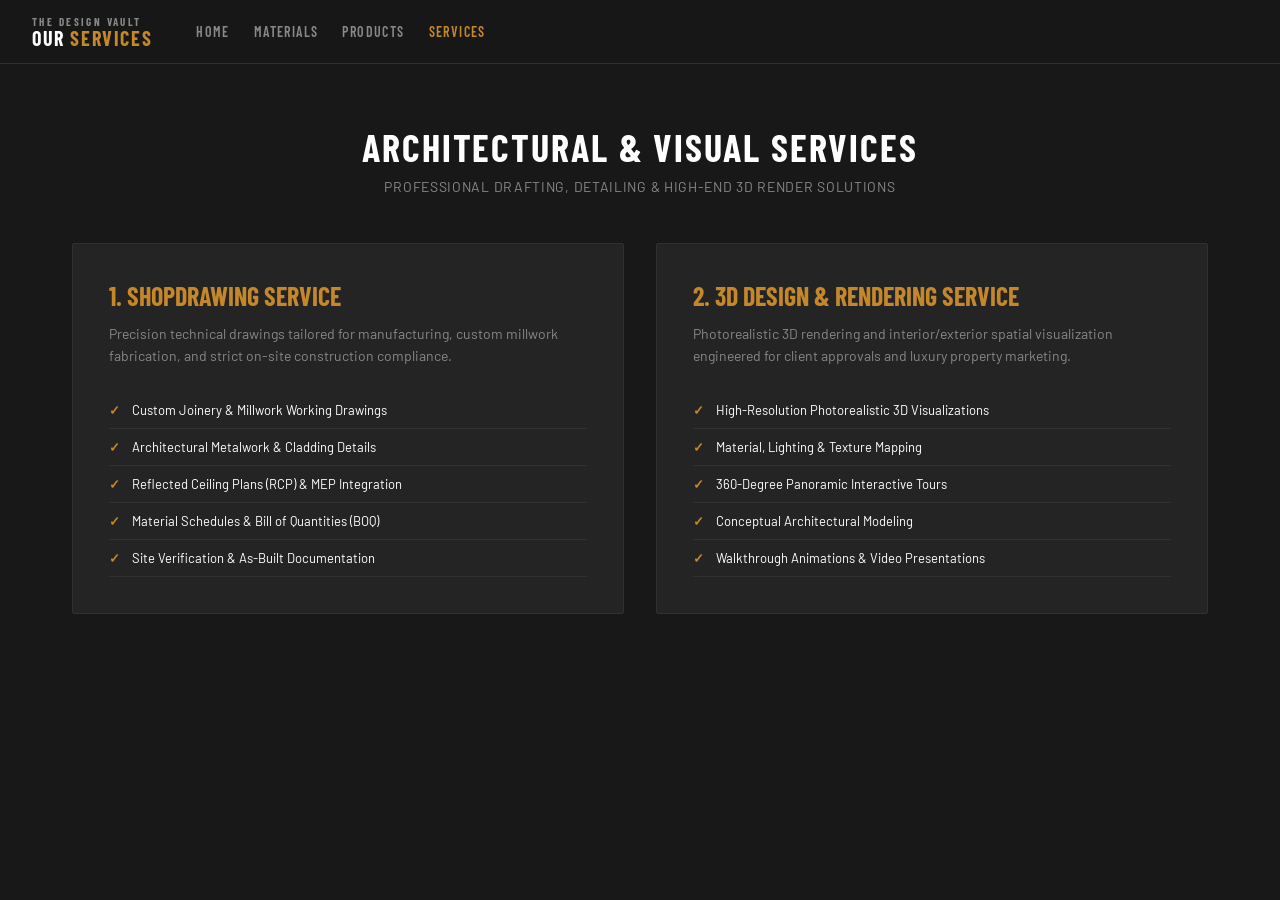
==== service.html @ 8b5f9d5d "Add files via upload" ====
<!DOCTYPE html>
<html lang="en">
<head>
<meta charset="UTF-8">
<meta name="viewport" content="width=device-width, initial-scale=1.0">
<title>The Design Vault — Design & Technical Services</title>
<link rel="preconnect" href="https://fonts.googleapis.com">
<link rel="preconnect" href="https://fonts.gstatic.com" crossorigin>
<link href="https://fonts.googleapis.com/css2?family=Barlow+Condensed:wght@400;600;700&family=Barlow:wght@300;400;500;600&display=swap" rel="stylesheet">
<link rel="stylesheet" href="css/style.css">
</head>
<body>

<header>
  <div class="logo">
    <div class="logo-top">The Design Vault</div>
    <a href="index.html" class="logo-main">OUR <em>SERVICES</em></a>
  </div>
  <nav class="nav-menu">
    <a href="index.html" class="nav-link">Home</a>
    <a href="material.html" class="nav-link">Materials</a>
    <a href="product.html" class="nav-link">Products</a>
    <a href="service.html" class="nav-link active">Services</a>
  </nav>
</header>

<main class="hero-container">
  <div style="text-align:center; margin-bottom: 48px;">
    <h1 class="hero-title" style="margin-bottom: 8px;">Architectural & Visual Services</h1>
    <p style="color: var(--muted); font-size: 14px; letter-spacing: 0.05em; text-transform: uppercase;">Professional Drafting, Detailing & High-End 3D Render Solutions</p>
  </div>

  <div class="services-grid">
    <!-- SHOPDRAWING SERVICE -->
    <div class="service-card">
      <h2>1. Shopdrawing Service</h2>
      <p>Precision technical drawings tailored for manufacturing, custom millwork fabrication, and strict on-site construction compliance.</p>
      <ul class="feature-list">
        <li>Custom Joinery & Millwork Working Drawings</li>
        <li>Architectural Metalwork & Cladding Details</li>
        <li>Reflected Ceiling Plans (RCP) & MEP Integration</li>
        <li>Material Schedules & Bill of Quantities (BOQ)</li>
        <li>Site Verification & As-Built Documentation</li>
      </ul>
    </div>

    <!-- 3D DESIGN SERVICE -->
    <div class="service-card">
      <h2>2. 3D Design & Rendering Service</h2>
      <p>Photorealistic 3D rendering and interior/exterior spatial visualization engineered for client approvals and luxury property marketing.</p>
      <ul class="feature-list">
        <li>High-Resolution Photorealistic 3D Visualizations</li>
        <li>Material, Lighting & Texture Mapping</li>
        <li>360-Degree Panoramic Interactive Tours</li>
        <li>Conceptual Architectural Modeling</li>
        <li>Walkthrough Animations & Video Presentations</li>
      </ul>
    </div>
  </div>
</main>

</body>
</html>
---- css/style.css ----
/* ==========================================
   THE DESIGN VAULT — GLOBAL STYLESHEET
   ========================================== */

*, *::before, *::after {
  box-sizing: border-box;
  margin: 0;
  padding: 0;
}

:root {
  --black: #181818;
  --surface: #202020;
  --card: #242424;
  --border: #303030;
  --gold: #C4872A;
  --gold-lt: #D9A050;
  --text: #FFFFFF;
  --muted: #888888;
  --pill: #282828;
}

html {
  scroll-behavior: smooth;
}

body {
  background: var(--black);
  color: var(--text);
  font-family: 'Barlow', sans-serif;
  font-weight: 400;
  min-height: 100vh;
  -webkit-font-smoothing: antialiased;
  overflow-x: hidden;
}

/* ── HEADER & NAVIGATION ── */
header {
  position: sticky;
  top: 0;
  z-index: 100;
  background: rgba(24,24,24,.97);
  backdrop-filter: blur(16px);
  border-bottom: 1px solid var(--border);
  display: flex;
  align-items: center;
  gap: 24px;
  padding: 0 32px;
  height: 64px;
}

.logo {
  display: flex;
  flex-direction: column;
  flex-shrink: 0;
  white-space: nowrap;
  line-height: 1;
  gap: 1px;
}

.logo-top {
  font-family: 'Barlow Condensed', sans-serif;
  font-weight: 700;
  font-size: 11px;
  letter-spacing: .22em;
  text-transform: uppercase;
  color: var(--muted);
}

.logo-main {
  font-family: 'Barlow Condensed', sans-serif;
  font-weight: 700;
  font-size: 20px;
  letter-spacing: .08em;
  text-transform: uppercase;
  color: var(--text);
  text-decoration: none;
}

.logo-main em {
  color: var(--gold);
  font-style: normal;
}

.nav-menu {
  display: flex;
  gap: 24px;
  margin-left: 20px;
}

.nav-link {
  color: var(--muted);
  text-decoration: none;
  font-family: 'Barlow Condensed', sans-serif;
  font-weight: 600;
  font-size: 14px;
  letter-spacing: 0.1em;
  text-transform: uppercase;
  transition: color 0.15s;
}

.nav-link:hover,
.nav-link.active {
  color: var(--gold);
}

/* ── SEARCH BAR ── */
.sb {
  flex: 1;
  max-width: 320px;
  position: relative;
  margin-left: auto;
}

.sb input {
  width: 100%;
  background: var(--surface);
  border: 1px solid var(--border);
  color: var(--text);
  font-family: 'Barlow', sans-serif;
  font-weight: 400;
  font-size: 13px;
  letter-spacing: .02em;
  padding: 8px 36px 8px 14px;
  border-radius: 2px;
  outline: none;
  transition: border-color .2s;
}

.sb input::placeholder {
  color: var(--muted);
}

.sb input:focus {
  border-color: var(--gold);
}

.sb svg {
  position: absolute;
  right: 12px;
  top: 50%;
  transform: translateY(-50%);
  color: var(--muted);
}

#count {
  font-family: 'Barlow', sans-serif;
  font-size: 11px;
  letter-spacing: .08em;
  text-transform: uppercase;
  color: var(--muted);
  white-space: nowrap;
}

/* ── CATEGORY STRIP ── */
.sw {
  position: sticky;
  top: 64px;
  z-index: 99;
  background: rgba(24,24,24,.95);
  backdrop-filter: blur(10px);
  border-bottom: 1px solid var(--border);
  padding: 0 32px;
}

.strip {
  display: flex;
  gap: 6px;
  overflow-x: auto;
  padding: 11px 0;
  scrollbar-width: none;
}

.strip::-webkit-scrollbar {
  display: none;
}

.pill {
  flex-shrink: 0;
  background: transparent;
  border: 1px solid var(--border);
  color: var(--muted);
  font-family: 'Barlow', sans-serif;
  font-weight: 500;
  font-size: 11px;
  letter-spacing: .08em;
  text-transform: uppercase;
  padding: 5px 16px;
  border-radius: 2px;
  cursor: pointer;
  transition: all .15s;
  white-space: nowrap;
  display: flex;
  align-items: center;
  gap: 6px;
  user-select: none;
}

.pill span {
  font-size: 10px;
  font-weight: 400;
  opacity: .55;
}

.pill:hover {
  border-color: var(--gold);
  color: var(--text);
}

.pill.on {
  background: var(--gold);
  border-color: var(--gold);
  color: #000;
  font-weight: 600;
}

.pill.on span {
  opacity: .7;
}

/* ── GRID & CARDS ── */
main {
  padding: 32px 32px 80px;
}

.grid {
  display: grid;
  grid-template-columns: repeat(auto-fill, minmax(220px, 1fr));
  gap: 2px;
}

.card {
  display: flex;
  flex-direction: column;
  overflow: hidden;
  background: var(--card);
  transition: opacity .2s;
  aspect-ratio: 3/4;
  cursor: pointer;
  position: relative;
}

.card:hover {
  opacity: .88;
}

.card:hover .thumb img {
  transform: scale(1.04);
}

.card:hover .ob {
  opacity: 1;
  transform: translateY(0);
}

.card.hide {
  display: none;
}

.thumb {
  flex: 1;
  position: relative;
  overflow: hidden;
  background: var(--surface);
}

.thumb img {
  position: absolute;
  inset: 0;
  width: 100%;
  height: 100%;
  object-fit: cover;
  display: block;
  transition: transform .5s ease;
}

.ph {
  position: absolute;
  inset: 0;
  display: flex;
  flex-direction: column;
  align-items: center;
  justify-content: center;
  gap: 12px;
  background: var(--surface);
}

.ph svg {
  opacity: .08;
}

.ph span {
  font-family: 'Barlow', sans-serif;
  font-size: 9px;
  letter-spacing: .15em;
  text-transform: uppercase;
  color: var(--muted);
  opacity: .4;
}

.grad {
  position: absolute;
  inset: 0;
  background: linear-gradient(to bottom, transparent 40%, rgba(0,0,0,.85) 100%);
  pointer-events: none;
}

.ob {
  position: absolute;
  bottom: 52px;
  left: 50%;
  transform: translateX(-50%) translateY(6px);
  z-index: 2;
  background: var(--gold);
  color: #000;
  font-family: 'Barlow', sans-serif;
  font-weight: 600;
  font-size: 10px;
  letter-spacing: .1em;
  text-transform: uppercase;
  padding: 7px 20px;
  border-radius: 1px;
  opacity: 0;
  white-space: nowrap;
  transition: opacity .2s, transform .2s;
}

.meta {
  padding: 12px 14px 14px;
  flex-shrink: 0;
  background: var(--card);
  border-top: 1px solid var(--border);
}

.ct {
  font-family: 'Barlow', sans-serif;
  font-size: 9px;
  letter-spacing: .14em;
  text-transform: uppercase;
  color: var(--gold);
  font-weight: 500;
  margin-bottom: 5px;
}

.ttl {
  font-family: 'Barlow Condensed', sans-serif;
  font-weight: 600;
  font-size: 16px;
  letter-spacing: .02em;
  text-transform: uppercase;
  line-height: 1.2;
  color: var(--text);
}

/* ── MODAL ── */
.mbg {
  display: none;
  position: fixed;
  inset: 0;
  z-index: 1000;
  background: rgba(0,0,0,.92);
  backdrop-filter: blur(8px);
  align-items: center;
  justify-content: center;
  padding: 20px;
}

.mbg.open {
  display: flex;
}

.modal {
  position: relative;
  width: 100%;
  max-width: 980px;
  height: 90vh;
  background: #1e1e1e;
  border: 1px solid var(--border);
  border-radius: 0;
  overflow: hidden;
  display: flex;
  flex-direction: column;
}

.mbar {
  display: flex;
  align-items: center;
  justify-content: space-between;
  padding: 14px 20px;
  border-bottom: 1px solid var(--border);
  flex-shrink: 0;
  background: #181818;
}

.minfo .mt {
  font-family: 'Barlow Condensed', sans-serif;
  font-weight: 700;
  font-size: 18px;
  letter-spacing: .05em;
  text-transform: uppercase;
  color: var(--text);
}

.minfo .mc {
  font-size: 9px;
  letter-spacing: .14em;
  text-transform: uppercase;
  color: var(--gold);
  font-weight: 500;
  margin-top: 3px;
}

.mcl {
  width: 32px;
  height: 32px;
  border-radius: 2px;
  border: 1px solid var(--border);
  background: none;
  color: var(--muted);
  cursor: pointer;
  font-size: 16px;
  display: flex;
  align-items: center;
  justify-content: center;
  flex-shrink: 0;
  transition: border-color .15s, color .15s;
}

.mcl:hover {
  border-color: var(--gold);
  color: var(--gold);
}

.mfr {
  flex: 1;
  position: relative;
  background: #1a1a1a;
}

.mfr iframe {
  position: absolute;
  inset: 0;
  width: 100%;
  height: 100%;
  border: none;
}

.ml {
  position: absolute;
  inset: 0;
  display: flex;
  align-items: center;
  justify-content: center;
  flex-direction: column;
  gap: 12px;
  color: var(--muted);
}

.ml.gone {
  display: none;
}

.spin {
  width: 28px;
  height: 28px;
  border: 2px solid var(--border);
  border-top-color: var(--gold);
  border-radius: 50%;
  animation: rot .75s linear infinite;
}

@keyframes rot {
  to { transform: rotate(360deg); }
}

.empty {
  display: none;
  grid-column: 1/-1;
  text-align: center;
  padding: 80px 0;
  color: var(--muted);
}

.empty.show {
  display: block;
}

.empty p {
  font-family: 'Barlow Condensed', sans-serif;
  font-weight: 600;
  font-size: 24px;
  letter-spacing: .06em;
  text-transform: uppercase;
}

.empty small {
  font-size: 12px;
  margin-top: 8px;
  display: block;
  letter-spacing: .06em;
}

/* ── LANDING & SERVICE PAGE SPECIFICS ── */
.hero-container {
  padding: 60px 32px;
  max-width: 1200px;
  margin: 0 auto;
}

.hero-title {
  font-family: 'Barlow Condensed', sans-serif;
  font-size: 38px;
  font-weight: 700;
  letter-spacing: .05em;
  text-transform: uppercase;
  margin-bottom: 32px;
  text-align: center;
}

.portal-grid {
  display: grid;
  grid-template-columns: repeat(auto-fit, minmax(300px, 1fr));
  gap: 28px;
}

.portal-card {
  background: var(--card);
  border: 1px solid var(--border);
  border-radius: 2px;
  overflow: hidden;
  text-decoration: none;
  color: var(--text);
  transition: transform .3s, border-color .3s;
  display: flex;
  flex-direction: column;
  height: 380px;
}

.portal-card:hover {
  transform: translateY(-4px);
  border-color: var(--gold);
}

.portal-img {
  flex: 1;
  background: var(--surface);
  position: relative;
  overflow: hidden;
}

.portal-img img {
  width: 100%;
  height: 100%;
  object-fit: cover;
  transition: transform .5s;
}

.portal-card:hover .portal-img img {
  transform: scale(1.05);
}

.portal-info {
  padding: 20px;
  border-top: 1px solid var(--border);
}

.portal-title {
  font-family: 'Barlow Condensed', sans-serif;
  font-size: 22px;
  font-weight: 700;
  letter-spacing: .05em;
  text-transform: uppercase;
  color: var(--gold);
}

.portal-desc {
  font-size: 13px;
  color: var(--muted);
  margin-top: 6px;
  line-height: 1.4;
}

.services-grid {
  display: grid;
  grid-template-columns: repeat(auto-fit, minmax(400px, 1fr));
  gap: 32px;
}

.service-card {
  background: var(--card);
  border: 1px solid var(--border);
  padding: 36px;
  border-radius: 2px;
}

.service-card h2 {
  font-family: 'Barlow Condensed', sans-serif;
  font-size: 26px;
  color: var(--gold);
  text-transform: uppercase;
  margin-bottom: 12px;
}

.service-card p {
  color: var(--muted);
  font-size: 14px;
  line-height: 1.6;
  margin-bottom: 24px;
}

.feature-list {
  list-style: none;
}

.feature-list li {
  padding: 10px 0;
  border-bottom: 1px solid var(--border);
  font-size: 13px;
  display: flex;
  align-items: center;
  gap: 12px;
  color: var(--text);
}

.feature-list li::before {
  content: "✓";
  color: var(--gold);
  font-weight: bold;
}

@media(max-width:640px) {
  header { padding: 0 16px; gap: 12px; }
  .nav-menu { gap: 12px; margin-left: 8px; }
  .nav-link { font-size: 12px; }
  .sb { max-width: none; flex: 1; }
  main { padding: 20px 0 60px; }
  .sw { padding: 0 16px; }
  .grid { grid-template-columns: repeat(auto-fill, minmax(160px, 1fr)); gap: 2px; }
  .modal { height: 95vh; }
  .mbg { padding: 8px; }
  .services-grid { grid-template-columns: 1fr; }
}
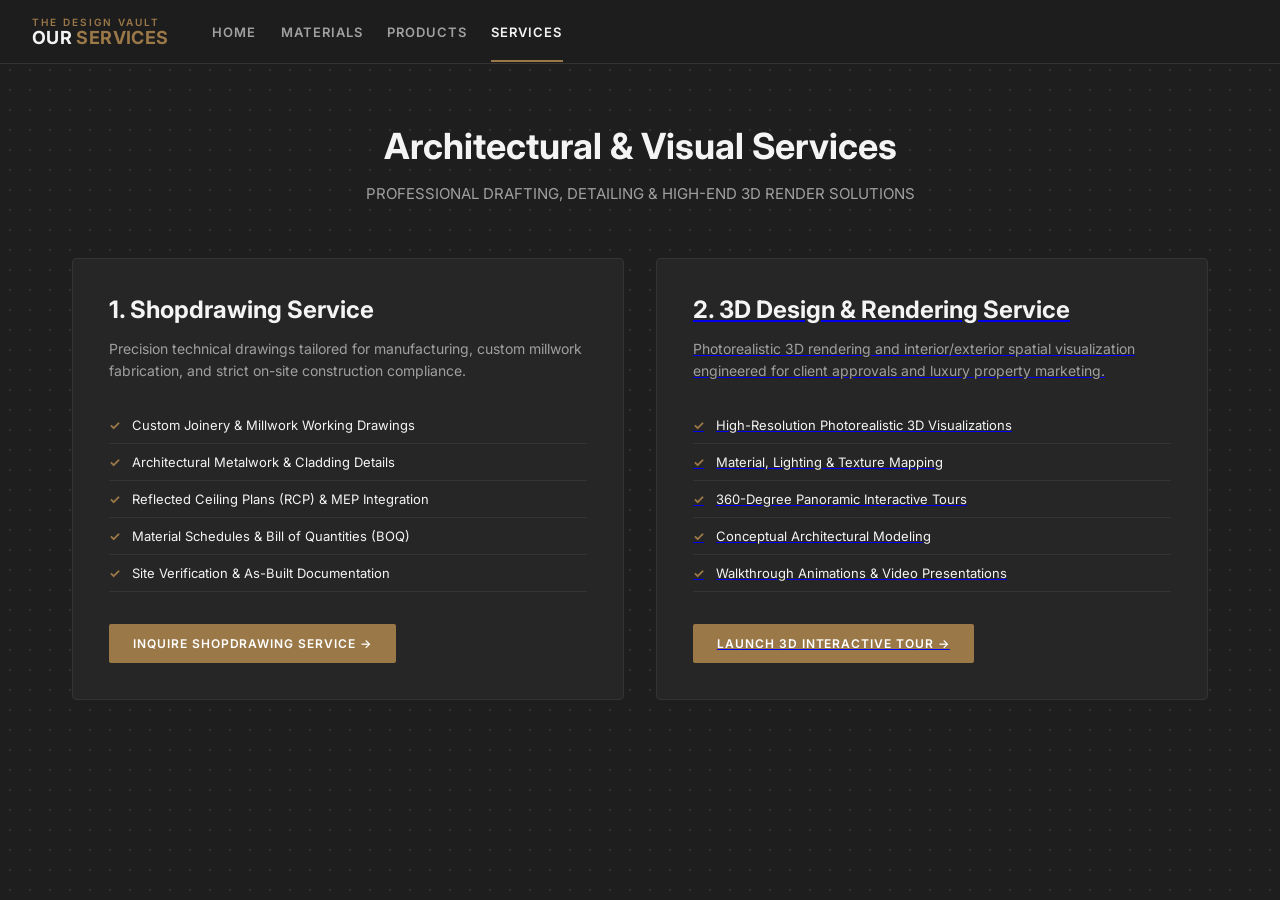
==== commit 874b16ae: "Add files via upload" ====
--- a/service.html
+++ b/service.html
@@ -3,18 +3,17 @@
 <head>
 <meta charset="UTF-8">
 <meta name="viewport" content="width=device-width, initial-scale=1.0">
-<title>The Design Vault — Design & Technical Services</title>
+<title>The Design Vault — Our Services</title>
 <link rel="preconnect" href="https://fonts.googleapis.com">
 <link rel="preconnect" href="https://fonts.gstatic.com" crossorigin>
-<link href="https://fonts.googleapis.com/css2?family=Barlow+Condensed:wght@400;600;700&family=Barlow:wght@300;400;500;600&display=swap" rel="stylesheet">
+<link href="https://fonts.googleapis.com/css2?family=Inter:wght@300;400;500;600;700&display=swap" rel="stylesheet">
 <link rel="stylesheet" href="css/style.css">
 </head>
 <body>
-
 <header>
   <div class="logo">
     <div class="logo-top">The Design Vault</div>
-    <a href="index.html" class="logo-main">OUR <em>SERVICES</em></a>
+    <div class="logo-main">OUR <em>SERVICES</em></div>
   </div>
   <nav class="nav-menu">
     <a href="index.html" class="nav-link">Home</a>
@@ -24,14 +23,13 @@
   </nav>
 </header>
 
-<main class="hero-container">
-  <div style="text-align:center; margin-bottom: 48px;">
-    <h1 class="hero-title" style="margin-bottom: 8px;">Architectural & Visual Services</h1>
-    <p style="color: var(--muted); font-size: 14px; letter-spacing: 0.05em; text-transform: uppercase;">Professional Drafting, Detailing & High-End 3D Render Solutions</p>
+<main class="service-main">
+  <div class="service-header">
+    <h1>Architectural & Visual Services</h1>
+    <p>PROFESSIONAL DRAFTING, DETAILING & HIGH-END 3D RENDER SOLUTIONS</p>
   </div>
 
   <div class="services-grid">
-    <!-- SHOPDRAWING SERVICE -->
     <div class="service-card">
       <h2>1. Shopdrawing Service</h2>
       <p>Precision technical drawings tailored for manufacturing, custom millwork fabrication, and strict on-site construction compliance.</p>
@@ -42,10 +40,10 @@
         <li>Material Schedules & Bill of Quantities (BOQ)</li>
         <li>Site Verification & As-Built Documentation</li>
       </ul>
+      <a href="mailto:design@example.com?subject=Shopdrawing Service Inquiry" class="service-cta">Inquire Shopdrawing Service &rarr;</a>
     </div>
 
-    <!-- 3D DESIGN SERVICE -->
-    <div class="service-card">
+    <a href="https://simpeldesainer.github.io/3dtourstatic/" target="_blank" rel="noopener noreferrer" class="service-card service-card-link">
       <h2>2. 3D Design & Rendering Service</h2>
       <p>Photorealistic 3D rendering and interior/exterior spatial visualization engineered for client approvals and luxury property marketing.</p>
       <ul class="feature-list">
@@ -55,9 +53,9 @@
         <li>Conceptual Architectural Modeling</li>
         <li>Walkthrough Animations & Video Presentations</li>
       </ul>
-    </div>
+      <span class="service-cta">Launch 3D Interactive Tour &rarr;</span>
+    </a>
   </div>
 </main>
-
 </body>
 </html>
--- a/css/style.css
+++ b/css/style.css
@@ -1,6 +1,4 @@
-/* ==========================================
-   THE DESIGN VAULT — GLOBAL STYLESHEET
-   ========================================== */
+@import url('https://fonts.googleapis.com/css2?family=Inter:wght@300;400;500;600;700&display=swap');
 
 *, *::before, *::after {
   box-sizing: border-box;
@@ -9,15 +7,15 @@
 }
 
 :root {
-  --black: #181818;
-  --surface: #202020;
-  --card: #242424;
-  --border: #303030;
-  --gold: #C4872A;
-  --gold-lt: #D9A050;
-  --text: #FFFFFF;
-  --muted: #888888;
-  --pill: #282828;
+  --black: #1E1E1E;
+  --surface: #222222;
+  --card: #262626;
+  --border: #333333;
+  --gold: #9B7848;        /* Muted bronze-gold from image */
+  --gold-lt: #B89058;     /* Lighter bronze accent */
+  --text: #F4F4F4;        /* Primary white text */
+  --muted: #A0A0A0;       /* Secondary body/subheading text */
+  --font-main: 'Inter', -apple-system, BlinkMacSystemFont, sans-serif;
 }
 
 html {
@@ -25,21 +23,24 @@
 }
 
 body {
-  background: var(--black);
-  color: var(--text);
-  font-family: 'Barlow', sans-serif;
+  background-color: var(--black);
+  /* Dot-grid background pattern matching image */
+  background-image: radial-gradient(#333333 1px, transparent 1px);
+  background-size: 20px 20px;
+  color: var(--text);
+  font-family: var(--font-main);
   font-weight: 400;
   min-height: 100vh;
   -webkit-font-smoothing: antialiased;
   overflow-x: hidden;
 }
 
-/* ── HEADER & NAVIGATION ── */
+/* HEADER & NAVIGATION */
 header {
   position: sticky;
   top: 0;
   z-index: 100;
-  background: rgba(24,24,24,.97);
+  background: rgba(30, 30, 30, 0.95);
   backdrop-filter: blur(16px);
   border-bottom: 1px solid var(--border);
   display: flex;
@@ -55,26 +56,25 @@
   flex-shrink: 0;
   white-space: nowrap;
   line-height: 1;
-  gap: 1px;
+  gap: 2px;
 }
 
 .logo-top {
-  font-family: 'Barlow Condensed', sans-serif;
+  font-family: var(--font-main);
+  font-weight: 600;
+  font-size: 10px;
+  letter-spacing: 0.2em;
+  text-transform: uppercase;
+  color: var(--gold);
+}
+
+.logo-main {
+  font-family: var(--font-main);
   font-weight: 700;
-  font-size: 11px;
-  letter-spacing: .22em;
-  text-transform: uppercase;
-  color: var(--muted);
-}
-
-.logo-main {
-  font-family: 'Barlow Condensed', sans-serif;
-  font-weight: 700;
-  font-size: 20px;
-  letter-spacing: .08em;
-  text-transform: uppercase;
-  color: var(--text);
-  text-decoration: none;
+  font-size: 18px;
+  letter-spacing: 0.02em;
+  text-transform: uppercase;
+  color: var(--text);
 }
 
 .logo-main em {
@@ -91,25 +91,34 @@
 .nav-link {
   color: var(--muted);
   text-decoration: none;
-  font-family: 'Barlow Condensed', sans-serif;
-  font-weight: 600;
-  font-size: 14px;
-  letter-spacing: 0.1em;
-  text-transform: uppercase;
-  transition: color 0.15s;
-}
-
-.nav-link:hover,
-.nav-link.active {
-  color: var(--gold);
-}
-
-/* ── SEARCH BAR ── */
+  font-family: var(--font-main);
+  font-weight: 600;
+  font-size: 13px;
+  letter-spacing: 0.08em;
+  text-transform: uppercase;
+  transition: color 0.2s;
+  position: relative;
+  padding: 4px 0;
+}
+
+.nav-link:hover, .nav-link.active {
+  color: var(--text);
+}
+
+.nav-link.active::after {
+  content: '';
+  position: absolute;
+  bottom: -18px;
+  left: 0;
+  right: 0;
+  height: 2px;
+  background: var(--gold);
+}
+
 .sb {
-  flex: 1;
-  max-width: 320px;
+  margin-left: auto;
+  width: 260px;
   position: relative;
-  margin-left: auto;
 }
 
 .sb input {
@@ -117,14 +126,13 @@
   background: var(--surface);
   border: 1px solid var(--border);
   color: var(--text);
-  font-family: 'Barlow', sans-serif;
+  font-family: var(--font-main);
   font-weight: 400;
   font-size: 13px;
-  letter-spacing: .02em;
   padding: 8px 36px 8px 14px;
   border-radius: 2px;
   outline: none;
-  transition: border-color .2s;
+  transition: border-color 0.2s;
 }
 
 .sb input::placeholder {
@@ -144,20 +152,20 @@
 }
 
 #count {
-  font-family: 'Barlow', sans-serif;
+  font-family: var(--font-main);
   font-size: 11px;
-  letter-spacing: .08em;
+  letter-spacing: 0.08em;
   text-transform: uppercase;
   color: var(--muted);
   white-space: nowrap;
 }
 
-/* ── CATEGORY STRIP ── */
+/* CATEGORY STRIP */
 .sw {
   position: sticky;
   top: 64px;
   z-index: 99;
-  background: rgba(24,24,24,.95);
+  background: rgba(30, 30, 30, 0.95);
   backdrop-filter: blur(10px);
   border-bottom: 1px solid var(--border);
   padding: 0 32px;
@@ -165,9 +173,9 @@
 
 .strip {
   display: flex;
-  gap: 6px;
+  gap: 8px;
   overflow-x: auto;
-  padding: 11px 0;
+  padding: 12px 0;
   scrollbar-width: none;
 }
 
@@ -180,16 +188,15 @@
   background: transparent;
   border: 1px solid var(--border);
   color: var(--muted);
-  font-family: 'Barlow', sans-serif;
+  font-family: var(--font-main);
   font-weight: 500;
   font-size: 11px;
-  letter-spacing: .08em;
-  text-transform: uppercase;
-  padding: 5px 16px;
+  letter-spacing: 0.06em;
+  text-transform: uppercase;
+  padding: 6px 16px;
   border-radius: 2px;
   cursor: pointer;
-  transition: all .15s;
-  white-space: nowrap;
+  transition: all 0.15s;
   display: flex;
   align-items: center;
   gap: 6px;
@@ -198,8 +205,7 @@
 
 .pill span {
   font-size: 10px;
-  font-weight: 400;
-  opacity: .55;
+  opacity: 0.6;
 }
 
 .pill:hover {
@@ -210,15 +216,129 @@
 .pill.on {
   background: var(--gold);
   border-color: var(--gold);
-  color: #000;
-  font-weight: 600;
-}
-
-.pill.on span {
-  opacity: .7;
-}
-
-/* ── GRID & CARDS ── */
+  color: #FFFFFF;
+  font-weight: 600;
+}
+
+/* MAIN PORTAL PAGE */
+.portal-main {
+  padding: 60px 32px 80px;
+  max-width: 1280px;
+  margin: 0 auto;
+}
+
+.hero-section {
+  text-align: center;
+  margin-bottom: 52px;
+}
+
+.hero-title {
+  font-family: var(--font-main);
+  font-size: 36px;
+  font-weight: 700;
+  letter-spacing: -0.01em;
+  color: var(--text);
+  line-height: 1.2;
+}
+
+.hero-title em {
+  color: var(--gold);
+  font-style: normal;
+}
+
+.hero-sub {
+  font-size: 15px;
+  color: var(--muted);
+  max-width: 620px;
+  margin: 16px auto 0;
+  line-height: 1.6;
+  font-weight: 400;
+}
+
+.portal-grid {
+  display: grid;
+  grid-template-columns: repeat(auto-fit, minmax(320px, 1fr));
+  gap: 28px;
+}
+
+.portal-card {
+  background: var(--card);
+  border: 1px solid var(--border);
+  border-radius: 4px;
+  overflow: hidden;
+  text-decoration: none;
+  color: var(--text);
+  transition: transform 0.3s, border-color 0.3s, box-shadow 0.3s;
+  display: flex;
+  flex-direction: column;
+  height: 420px;
+}
+
+.portal-card:hover {
+  transform: translateY(-6px);
+  border-color: var(--gold);
+  box-shadow: 0 12px 30px rgba(0, 0, 0, 0.4);
+}
+
+.portal-img {
+  flex: 1;
+  background: var(--surface);
+  position: relative;
+  overflow: hidden;
+}
+
+.portal-img img {
+  width: 100%;
+  height: 100%;
+  object-fit: cover;
+  transition: transform 0.6s ease;
+}
+
+.portal-card:hover .portal-img img {
+  transform: scale(1.05);
+}
+
+.portal-info {
+  padding: 24px;
+  border-top: 1px solid var(--border);
+  background: var(--card);
+  display: flex;
+  flex-direction: column;
+  gap: 8px;
+}
+
+.portal-tag {
+  font-size: 11px;
+  font-weight: 600;
+  letter-spacing: 0.15em;
+  color: var(--gold);
+  text-transform: uppercase;
+}
+
+.portal-title {
+  font-family: var(--font-main);
+  font-size: 22px;
+  font-weight: 700;
+  color: var(--text);
+}
+
+.portal-desc {
+  font-size: 13px;
+  color: var(--muted);
+  line-height: 1.5;
+  margin-bottom: 8px;
+}
+
+.portal-btn {
+  font-family: var(--font-main);
+  font-size: 12px;
+  font-weight: 600;
+  letter-spacing: 0.08em;
+  text-transform: uppercase;
+  color: var(--gold);
+}
+
+/* CATALOG GRID */
 main {
   padding: 32px 32px 80px;
 }
@@ -226,22 +346,25 @@
 .grid {
   display: grid;
   grid-template-columns: repeat(auto-fill, minmax(220px, 1fr));
-  gap: 2px;
-}
-
+  gap: 4px;
+}
+
+/* CARD */
 .card {
   display: flex;
   flex-direction: column;
   overflow: hidden;
   background: var(--card);
-  transition: opacity .2s;
+  border: 1px solid var(--border);
+  transition: border-color 0.2s, transform 0.2s;
   aspect-ratio: 3/4;
   cursor: pointer;
   position: relative;
 }
 
 .card:hover {
-  opacity: .88;
+  border-color: var(--gold);
+  transform: translateY(-2px);
 }
 
 .card:hover .thumb img {
@@ -250,7 +373,7 @@
 
 .card:hover .ob {
   opacity: 1;
-  transform: translateY(0);
+  transform: translateX(-50%) translateY(0);
 }
 
 .card.hide {
@@ -271,7 +394,7 @@
   height: 100%;
   object-fit: cover;
   display: block;
-  transition: transform .5s ease;
+  transition: transform 0.5s ease;
 }
 
 .ph {
@@ -286,43 +409,42 @@
 }
 
 .ph svg {
-  opacity: .08;
+  opacity: 0.15;
 }
 
 .ph span {
-  font-family: 'Barlow', sans-serif;
-  font-size: 9px;
-  letter-spacing: .15em;
-  text-transform: uppercase;
-  color: var(--muted);
-  opacity: .4;
+  font-family: var(--font-main);
+  font-size: 10px;
+  letter-spacing: 0.1em;
+  text-transform: uppercase;
+  color: var(--muted);
 }
 
 .grad {
   position: absolute;
   inset: 0;
-  background: linear-gradient(to bottom, transparent 40%, rgba(0,0,0,.85) 100%);
+  background: linear-gradient(to bottom, transparent 40%, rgba(0,0,0,0.85) 100%);
   pointer-events: none;
 }
 
 .ob {
   position: absolute;
-  bottom: 52px;
+  bottom: 16px;
   left: 50%;
   transform: translateX(-50%) translateY(6px);
   z-index: 2;
   background: var(--gold);
-  color: #000;
-  font-family: 'Barlow', sans-serif;
-  font-weight: 600;
-  font-size: 10px;
-  letter-spacing: .1em;
-  text-transform: uppercase;
-  padding: 7px 20px;
-  border-radius: 1px;
+  color: #FFFFFF;
+  font-family: var(--font-main);
+  font-weight: 600;
+  font-size: 11px;
+  letter-spacing: 0.08em;
+  text-transform: uppercase;
+  padding: 8px 18px;
+  border-radius: 2px;
   opacity: 0;
   white-space: nowrap;
-  transition: opacity .2s, transform .2s;
+  transition: opacity 0.2s, transform 0.2s;
 }
 
 .meta {
@@ -333,32 +455,138 @@
 }
 
 .ct {
-  font-family: 'Barlow', sans-serif;
-  font-size: 9px;
-  letter-spacing: .14em;
-  text-transform: uppercase;
-  color: var(--gold);
-  font-weight: 500;
-  margin-bottom: 5px;
+  font-family: var(--font-main);
+  font-size: 10px;
+  letter-spacing: 0.12em;
+  text-transform: uppercase;
+  color: var(--gold);
+  font-weight: 600;
+  margin-bottom: 4px;
 }
 
 .ttl {
-  font-family: 'Barlow Condensed', sans-serif;
-  font-weight: 600;
-  font-size: 16px;
-  letter-spacing: .02em;
-  text-transform: uppercase;
-  line-height: 1.2;
-  color: var(--text);
-}
-
-/* ── MODAL ── */
+  font-family: var(--font-main);
+  font-weight: 600;
+  font-size: 15px;
+  line-height: 1.3;
+  color: var(--text);
+}
+
+/* SERVICE PAGE */
+.service-main {
+  padding: 60px 32px 80px;
+  max-width: 1200px;
+  margin: 0 auto;
+}
+
+.service-header {
+  text-align: center;
+  margin-bottom: 52px;
+}
+
+.service-header h1 {
+  font-family: var(--font-main);
+  font-size: 36px;
+  font-weight: 700;
+  color: var(--text);
+}
+
+.service-header p {
+  color: var(--muted);
+  font-size: 15px;
+  max-width: 680px;
+  margin: 14px auto 0;
+  line-height: 1.6;
+}
+
+.services-grid {
+  display: grid;
+  grid-template-columns: repeat(auto-fit, minmax(420px, 1fr));
+  gap: 32px;
+}
+
+.service-card {
+  background: var(--card);
+  border: 1px solid var(--border);
+  padding: 36px;
+  border-radius: 4px;
+  display: flex;
+  flex-direction: column;
+}
+
+.service-badge {
+  font-size: 11px;
+  font-weight: 600;
+  letter-spacing: 0.15em;
+  color: var(--gold);
+  text-transform: uppercase;
+  margin-bottom: 10px;
+}
+
+.service-card h2 {
+  font-family: var(--font-main);
+  font-size: 24px;
+  font-weight: 700;
+  color: var(--text);
+  margin-bottom: 14px;
+}
+
+.service-card p {
+  color: var(--muted);
+  font-size: 14px;
+  line-height: 1.6;
+  margin-bottom: 24px;
+}
+
+.feature-list {
+  list-style: none;
+  margin-bottom: 32px;
+  flex: 1;
+}
+
+.feature-list li {
+  padding: 10px 0;
+  border-bottom: 1px solid var(--border);
+  font-size: 13px;
+  color: var(--text);
+  display: flex;
+  align-items: center;
+  gap: 12px;
+}
+
+.feature-list li::before {
+  content: "✓";
+  color: var(--gold);
+  font-weight: bold;
+}
+
+.service-cta {
+  display: inline-block;
+  padding: 12px 24px;
+  background: var(--gold);
+  color: #FFFFFF;
+  font-family: var(--font-main);
+  font-weight: 600;
+  font-size: 12px;
+  letter-spacing: 0.08em;
+  text-transform: uppercase;
+  text-decoration: none;
+  border-radius: 2px;
+  align-self: flex-start;
+  transition: background 0.2s;
+}
+
+.service-cta:hover {
+  background: var(--gold-lt);
+}
+
+/* MODAL */
 .mbg {
   display: none;
   position: fixed;
   inset: 0;
   z-index: 1000;
-  background: rgba(0,0,0,.92);
+  background: rgba(0, 0, 0, 0.9);
   backdrop-filter: blur(8px);
   align-items: center;
   justify-content: center;
@@ -374,9 +602,9 @@
   width: 100%;
   max-width: 980px;
   height: 90vh;
-  background: #1e1e1e;
+  background: var(--surface);
   border: 1px solid var(--border);
-  border-radius: 0;
+  border-radius: 4px;
   overflow: hidden;
   display: flex;
   flex-direction: column;
@@ -389,24 +617,22 @@
   padding: 14px 20px;
   border-bottom: 1px solid var(--border);
   flex-shrink: 0;
-  background: #181818;
+  background: var(--black);
 }
 
 .minfo .mt {
-  font-family: 'Barlow Condensed', sans-serif;
+  font-family: var(--font-main);
   font-weight: 700;
-  font-size: 18px;
-  letter-spacing: .05em;
-  text-transform: uppercase;
+  font-size: 16px;
   color: var(--text);
 }
 
 .minfo .mc {
-  font-size: 9px;
-  letter-spacing: .14em;
-  text-transform: uppercase;
-  color: var(--gold);
-  font-weight: 500;
+  font-size: 10px;
+  letter-spacing: 0.12em;
+  text-transform: uppercase;
+  color: var(--gold);
+  font-weight: 600;
   margin-top: 3px;
 }
 
@@ -422,8 +648,7 @@
   display: flex;
   align-items: center;
   justify-content: center;
-  flex-shrink: 0;
-  transition: border-color .15s, color .15s;
+  transition: border-color 0.15s, color 0.15s;
 }
 
 .mcl:hover {
@@ -434,7 +659,7 @@
 .mfr {
   flex: 1;
   position: relative;
-  background: #1a1a1a;
+  background: #111111;
 }
 
 .mfr iframe {
@@ -466,7 +691,7 @@
   border: 2px solid var(--border);
   border-top-color: var(--gold);
   border-radius: 50%;
-  animation: rot .75s linear infinite;
+  animation: rot 0.75s linear infinite;
 }
 
 @keyframes rot {
@@ -475,7 +700,7 @@
 
 .empty {
   display: none;
-  grid-column: 1/-1;
+  grid-column: 1 / -1;
   text-align: center;
   padding: 80px 0;
   color: var(--muted);
@@ -486,157 +711,52 @@
 }
 
 .empty p {
-  font-family: 'Barlow Condensed', sans-serif;
-  font-weight: 600;
-  font-size: 24px;
-  letter-spacing: .06em;
-  text-transform: uppercase;
+  font-family: var(--font-main);
+  font-weight: 600;
+  font-size: 22px;
 }
 
 .empty small {
-  font-size: 12px;
+  font-size: 13px;
   margin-top: 8px;
   display: block;
-  letter-spacing: .06em;
-}
-
-/* ── LANDING & SERVICE PAGE SPECIFICS ── */
-.hero-container {
-  padding: 60px 32px;
-  max-width: 1200px;
-  margin: 0 auto;
-}
-
-.hero-title {
-  font-family: 'Barlow Condensed', sans-serif;
-  font-size: 38px;
-  font-weight: 700;
-  letter-spacing: .05em;
-  text-transform: uppercase;
-  margin-bottom: 32px;
-  text-align: center;
-}
-
-.portal-grid {
-  display: grid;
-  grid-template-columns: repeat(auto-fit, minmax(300px, 1fr));
-  gap: 28px;
-}
-
-.portal-card {
-  background: var(--card);
-  border: 1px solid var(--border);
-  border-radius: 2px;
-  overflow: hidden;
-  text-decoration: none;
-  color: var(--text);
-  transition: transform .3s, border-color .3s;
-  display: flex;
-  flex-direction: column;
-  height: 380px;
-}
-
-.portal-card:hover {
-  transform: translateY(-4px);
-  border-color: var(--gold);
-}
-
-.portal-img {
-  flex: 1;
-  background: var(--surface);
-  position: relative;
-  overflow: hidden;
-}
-
-.portal-img img {
-  width: 100%;
-  height: 100%;
-  object-fit: cover;
-  transition: transform .5s;
-}
-
-.portal-card:hover .portal-img img {
-  transform: scale(1.05);
-}
-
-.portal-info {
-  padding: 20px;
-  border-top: 1px solid var(--border);
-}
-
-.portal-title {
-  font-family: 'Barlow Condensed', sans-serif;
-  font-size: 22px;
-  font-weight: 700;
-  letter-spacing: .05em;
-  text-transform: uppercase;
-  color: var(--gold);
-}
-
-.portal-desc {
-  font-size: 13px;
-  color: var(--muted);
-  margin-top: 6px;
-  line-height: 1.4;
-}
-
-.services-grid {
-  display: grid;
-  grid-template-columns: repeat(auto-fit, minmax(400px, 1fr));
-  gap: 32px;
-}
-
-.service-card {
-  background: var(--card);
-  border: 1px solid var(--border);
-  padding: 36px;
-  border-radius: 2px;
-}
-
-.service-card h2 {
-  font-family: 'Barlow Condensed', sans-serif;
-  font-size: 26px;
-  color: var(--gold);
-  text-transform: uppercase;
-  margin-bottom: 12px;
-}
-
-.service-card p {
-  color: var(--muted);
-  font-size: 14px;
-  line-height: 1.6;
-  margin-bottom: 24px;
-}
-
-.feature-list {
-  list-style: none;
-}
-
-.feature-list li {
-  padding: 10px 0;
-  border-bottom: 1px solid var(--border);
-  font-size: 13px;
-  display: flex;
-  align-items: center;
-  gap: 12px;
-  color: var(--text);
-}
-
-.feature-list li::before {
-  content: "✓";
-  color: var(--gold);
-  font-weight: bold;
-}
-
-@media(max-width:640px) {
-  header { padding: 0 16px; gap: 12px; }
-  .nav-menu { gap: 12px; margin-left: 8px; }
-  .nav-link { font-size: 12px; }
-  .sb { max-width: none; flex: 1; }
-  main { padding: 20px 0 60px; }
-  .sw { padding: 0 16px; }
-  .grid { grid-template-columns: repeat(auto-fill, minmax(160px, 1fr)); gap: 2px; }
-  .modal { height: 95vh; }
-  .mbg { padding: 8px; }
-  .services-grid { grid-template-columns: 1fr; }
-}
+}
+
+@media(max-width: 768px) {
+  header {
+    padding: 12px 16px;
+    gap: 12px;
+    flex-wrap: wrap;
+    height: auto;
+  }
+  .nav-menu {
+    margin-left: 0;
+    width: 100%;
+    order: 3;
+    justify-content: space-between;
+    padding-top: 8px;
+    border-top: 1px solid var(--border);
+  }
+  .sb {
+    width: 100%;
+    order: 2;
+  }
+  main, .portal-main, .service-main {
+    padding: 20px 16px 60px;
+  }
+  .sw {
+    padding: 0 16px;
+  }
+  .grid {
+    grid-template-columns: repeat(auto-fill, minmax(160px, 1fr));
+  }
+  .services-grid {
+    grid-template-columns: 1fr;
+  }
+  .modal {
+    height: 95vh;
+  }
+  .mbg {
+    padding: 8px;
+  }
+}
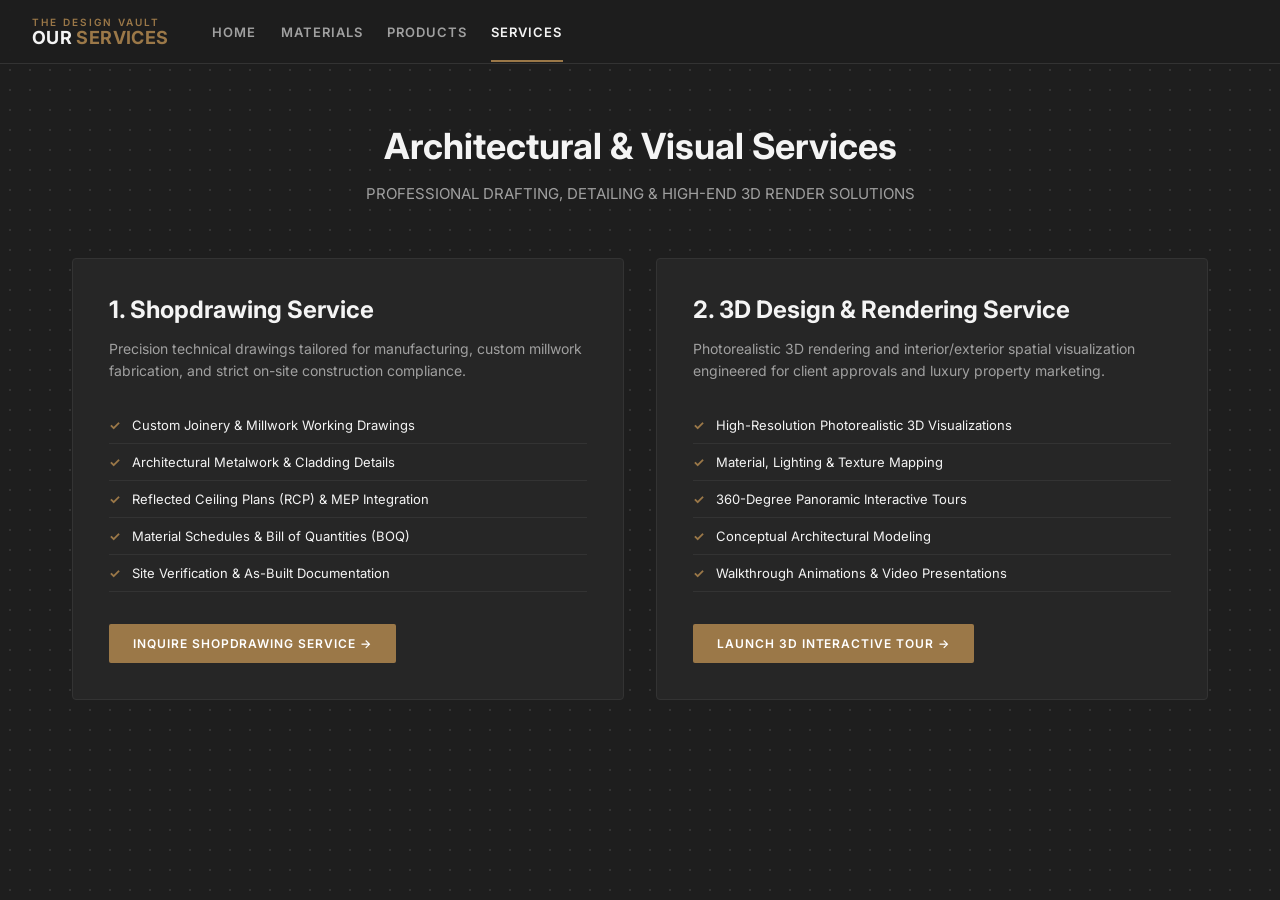
==== commit 2a84e877: "Add files via upload" ====
--- a/service.html
+++ b/service.html
@@ -8,6 +8,28 @@
 <link rel="preconnect" href="https://fonts.gstatic.com" crossorigin>
 <link href="https://fonts.googleapis.com/css2?family=Inter:wght@300;400;500;600;700&display=swap" rel="stylesheet">
 <link rel="stylesheet" href="css/style.css">
+<style>
+/* Service Card Link Styling to make the entire box clickable and styled consistently */
+a.service-card-clickable {
+  display: flex;
+  flex-direction: column;
+  text-decoration: none;
+  color: inherit;
+  cursor: pointer;
+  transition: transform 0.2s ease, border-color 0.2s ease, box-shadow 0.2s ease;
+}
+
+a.service-card-clickable:hover {
+  border-color: var(--gold, #9B7848);
+  transform: translateY(-4px);
+  box-shadow: 0 12px 30px rgba(0, 0, 0, 0.4);
+}
+
+a.service-card-clickable .service-cta {
+  display: inline-block;
+  margin-top: auto;
+}
+</style>
 </head>
 <body>
 <header>
@@ -43,7 +65,8 @@
       <a href="mailto:design@example.com?subject=Shopdrawing Service Inquiry" class="service-cta">Inquire Shopdrawing Service &rarr;</a>
     </div>
 
-    <a href="https://simpeldesainer.github.io/3dtourstatic/" target="_blank" rel="noopener noreferrer" class="service-card service-card-link">
+    <!-- Entire 2. 3D Design & Rendering Service Box as a Clickable Link -->
+    <a href="https://simpeldesainer.github.io/3dtourstatic/" target="_blank" rel="noopener noreferrer" class="service-card service-card-clickable">
       <h2>2. 3D Design & Rendering Service</h2>
       <p>Photorealistic 3D rendering and interior/exterior spatial visualization engineered for client approvals and luxury property marketing.</p>
       <ul class="feature-list">
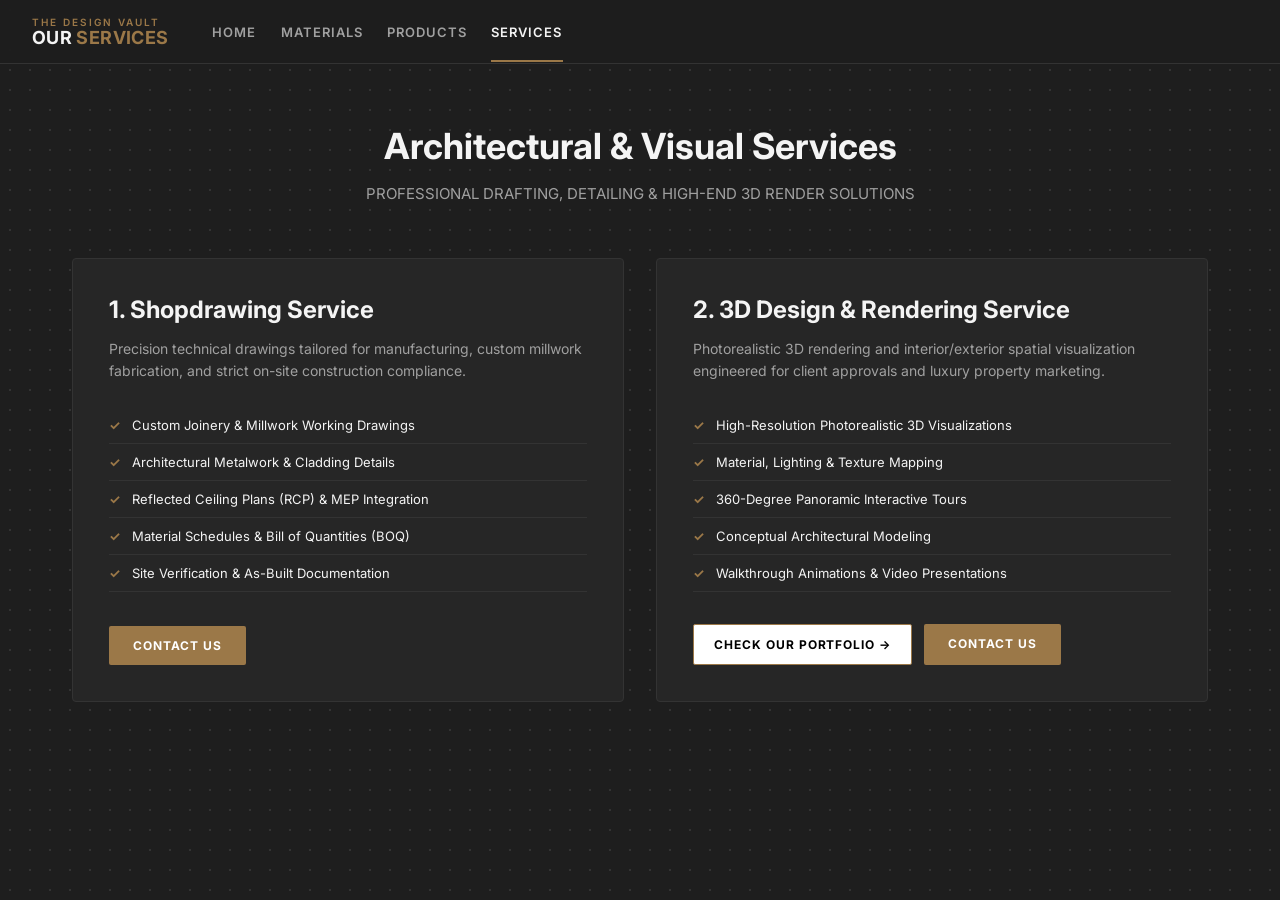
==== commit b72ba0ff: "Add files via upload" ====
--- a/service.html
+++ b/service.html
@@ -9,25 +9,52 @@
 <link href="https://fonts.googleapis.com/css2?family=Inter:wght@300;400;500;600;700&display=swap" rel="stylesheet">
 <link rel="stylesheet" href="css/style.css">
 <style>
-/* Service Card Link Styling to make the entire box clickable and styled consistently */
-a.service-card-clickable {
+.service-actions {
   display: flex;
-  flex-direction: column;
-  text-decoration: none;
-  color: inherit;
-  cursor: pointer;
-  transition: transform 0.2s ease, border-color 0.2s ease, box-shadow 0.2s ease;
+  gap: 12px;
+  margin-top: auto;
+  flex-wrap: wrap;
 }
 
-a.service-card-clickable:hover {
-  border-color: var(--gold, #9B7848);
-  transform: translateY(-4px);
-  box-shadow: 0 12px 30px rgba(0, 0, 0, 0.4);
+.service-btn-outline {
+  display: inline-block;
+  padding: 12px 20px;
+  background: #FFFFFF;
+  color: #000000;
+  border: 1px solid var(--gold, #9B7848);
+  font-family: var(--font-main);
+  font-weight: 700;
+  font-size: 12px;
+  letter-spacing: 0.08em;
+  text-transform: uppercase;
+  text-decoration: none;
+  border-radius: 2px;
+  transition: all 0.2s ease;
 }
 
-a.service-card-clickable .service-cta {
+.service-btn-outline:hover {
+  background: #F0F0F0;
+  border-color: #FFFFFF;
+}
+
+.service-btn-gold {
   display: inline-block;
-  margin-top: auto;
+  padding: 12px 24px;
+  background: var(--gold, #9B7848);
+  color: #FFFFFF;
+  border: none;
+  font-family: var(--font-main);
+  font-weight: 700;
+  font-size: 12px;
+  letter-spacing: 0.08em;
+  text-transform: uppercase;
+  text-decoration: none;
+  border-radius: 2px;
+  transition: background 0.2s ease;
+}
+
+.service-btn-gold:hover {
+  background: var(--gold-lt, #B89058);
 }
 </style>
 </head>
@@ -62,11 +89,13 @@
         <li>Material Schedules & Bill of Quantities (BOQ)</li>
         <li>Site Verification & As-Built Documentation</li>
       </ul>
-      <a href="mailto:design@example.com?subject=Shopdrawing Service Inquiry" class="service-cta">Inquire Shopdrawing Service &rarr;</a>
+      <div class="service-actions">
+        <a href="https://wa.me/6583110213?text=Hi%2C%20I%20would%20like%20to%20inquire%20about%20your%20Shopdrawing%20Services." target="_blank" rel="noopener noreferrer" class="service-btn-gold">Contact Us</a>
+      </div>
     </div>
 
-    <!-- Entire 2. 3D Design & Rendering Service Box as a Clickable Link -->
-    <a href="https://simpeldesainer.github.io/3dtourstatic/" target="_blank" rel="noopener noreferrer" class="service-card service-card-clickable">
+    <!-- 2. 3D Design & Rendering Service Card with dual action buttons -->
+    <div class="service-card">
       <h2>2. 3D Design & Rendering Service</h2>
       <p>Photorealistic 3D rendering and interior/exterior spatial visualization engineered for client approvals and luxury property marketing.</p>
       <ul class="feature-list">
@@ -76,8 +105,11 @@
         <li>Conceptual Architectural Modeling</li>
         <li>Walkthrough Animations & Video Presentations</li>
       </ul>
-      <span class="service-cta">Launch 3D Interactive Tour &rarr;</span>
-    </a>
+      <div class="service-actions">
+        <a href="https://simpeldesainer.github.io/3dtourstatic/" target="_blank" rel="noopener noreferrer" class="service-btn-outline">Check Our Portfolio &rarr;</a>
+        <a href="https://wa.me/6583110213?text=Hi%2C%20I%20would%20like%20to%20inquire%20about%20your%203D%20Design%20%26%20Rendering%20Services." target="_blank" rel="noopener noreferrer" class="service-btn-gold">Contact Us</a>
+      </div>
+    </div>
   </div>
 </main>
 </body>
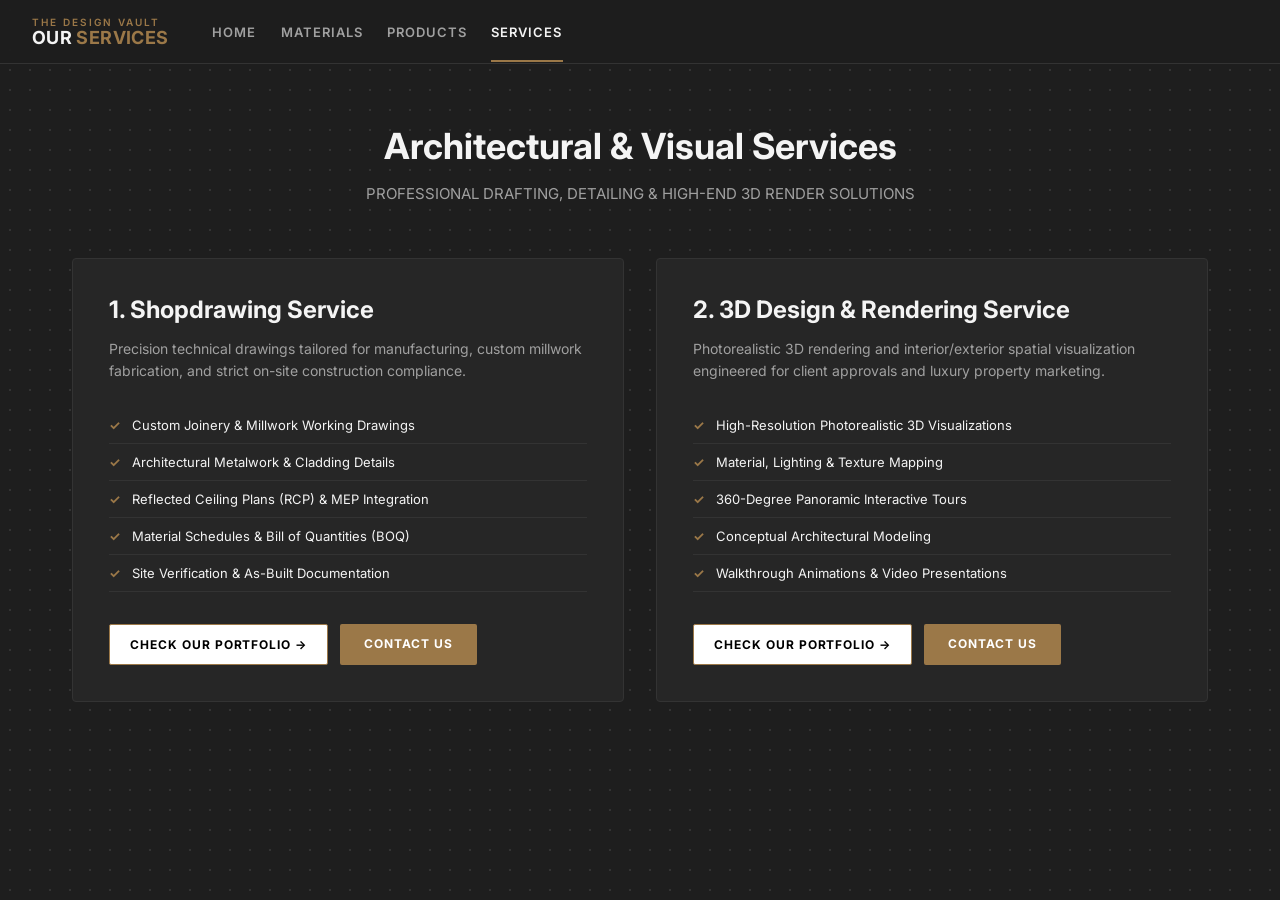
==== commit 761dde18: "Add files via upload" ====
--- a/service.html
+++ b/service.html
@@ -79,6 +79,7 @@
   </div>
 
   <div class="services-grid">
+    <!-- 1. Shopdrawing Service Card -->
     <div class="service-card">
       <h2>1. Shopdrawing Service</h2>
       <p>Precision technical drawings tailored for manufacturing, custom millwork fabrication, and strict on-site construction compliance.</p>
@@ -90,11 +91,12 @@
         <li>Site Verification & As-Built Documentation</li>
       </ul>
       <div class="service-actions">
+        <a href="https://simpeldesainer.github.io/shopdrawing.g89/" target="_blank" rel="noopener noreferrer" class="service-btn-outline">Check Our Portfolio &rarr;</a>
         <a href="https://wa.me/6583110213?text=Hi%2C%20I%20would%20like%20to%20inquire%20about%20your%20Shopdrawing%20Services." target="_blank" rel="noopener noreferrer" class="service-btn-gold">Contact Us</a>
       </div>
     </div>
 
-    <!-- 2. 3D Design & Rendering Service Card with dual action buttons -->
+    <!-- 2. 3D Design & Rendering Service Card -->
     <div class="service-card">
       <h2>2. 3D Design & Rendering Service</h2>
       <p>Photorealistic 3D rendering and interior/exterior spatial visualization engineered for client approvals and luxury property marketing.</p>
